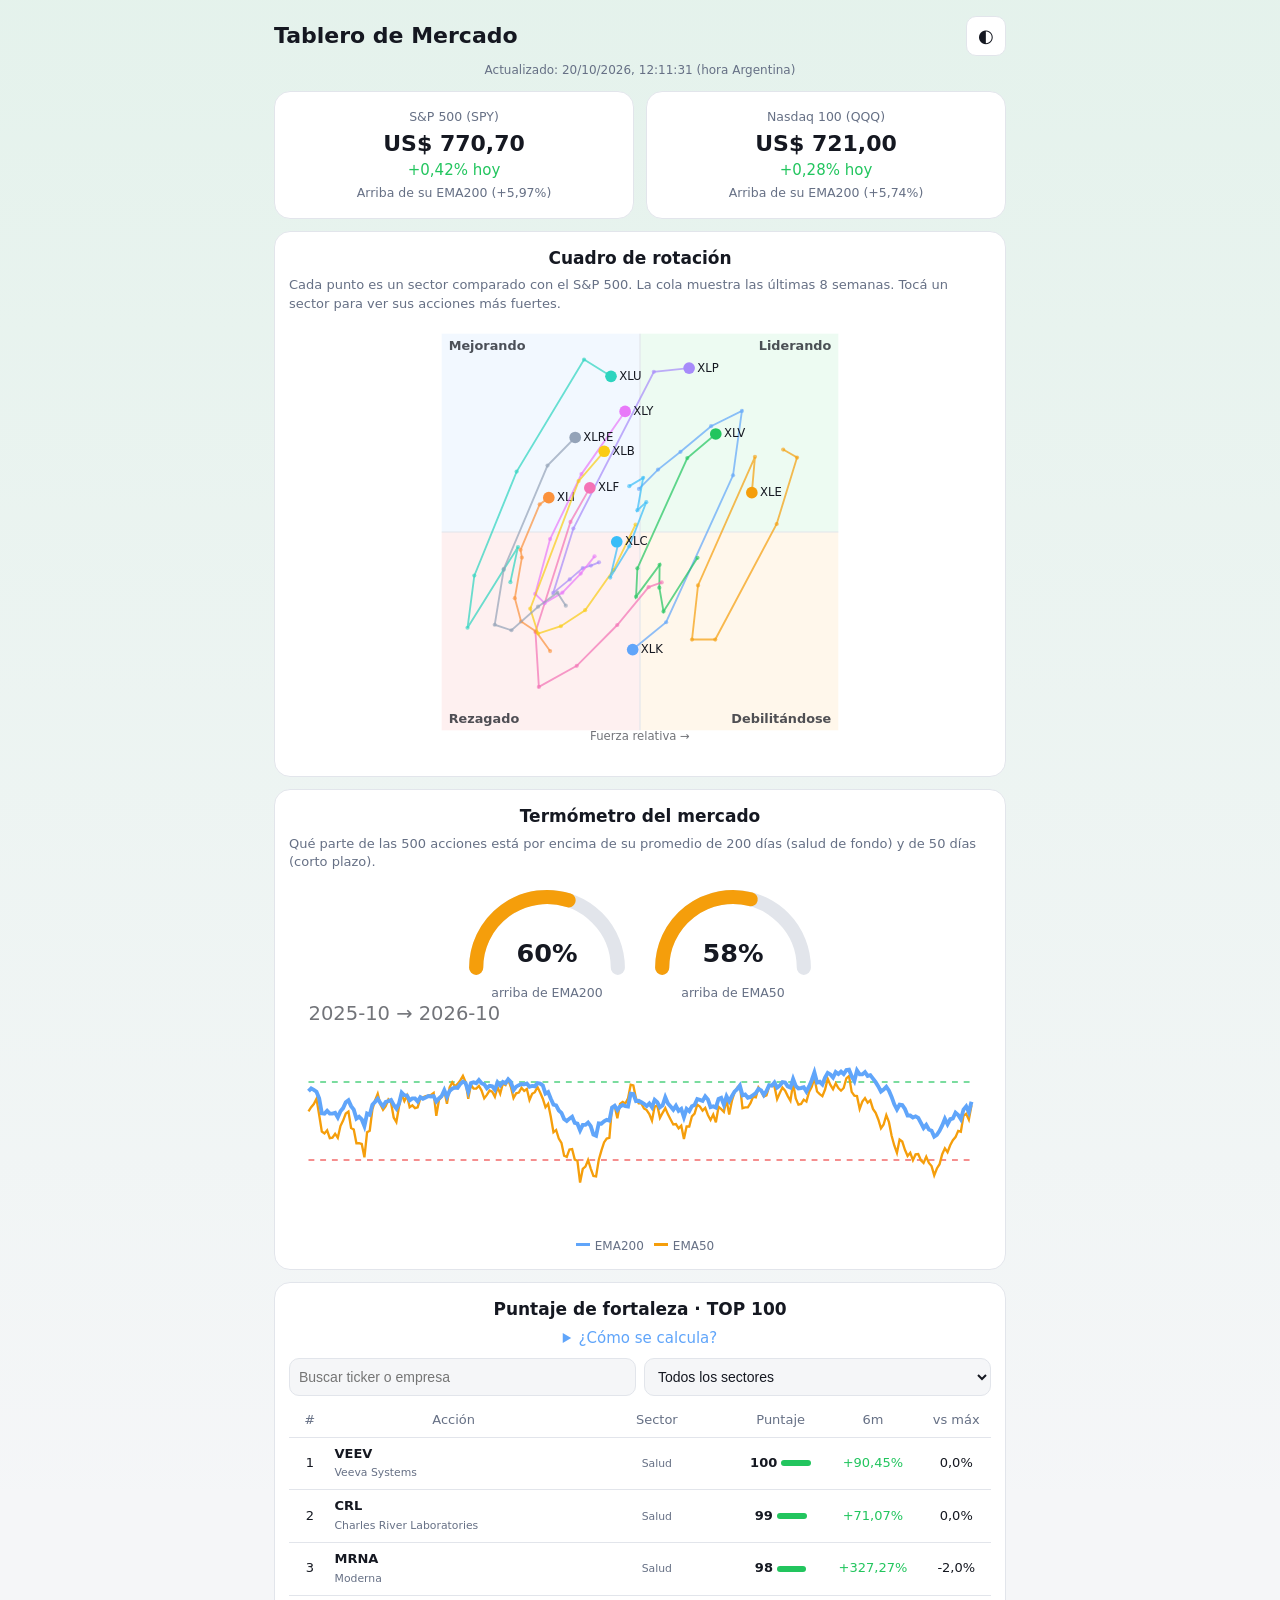
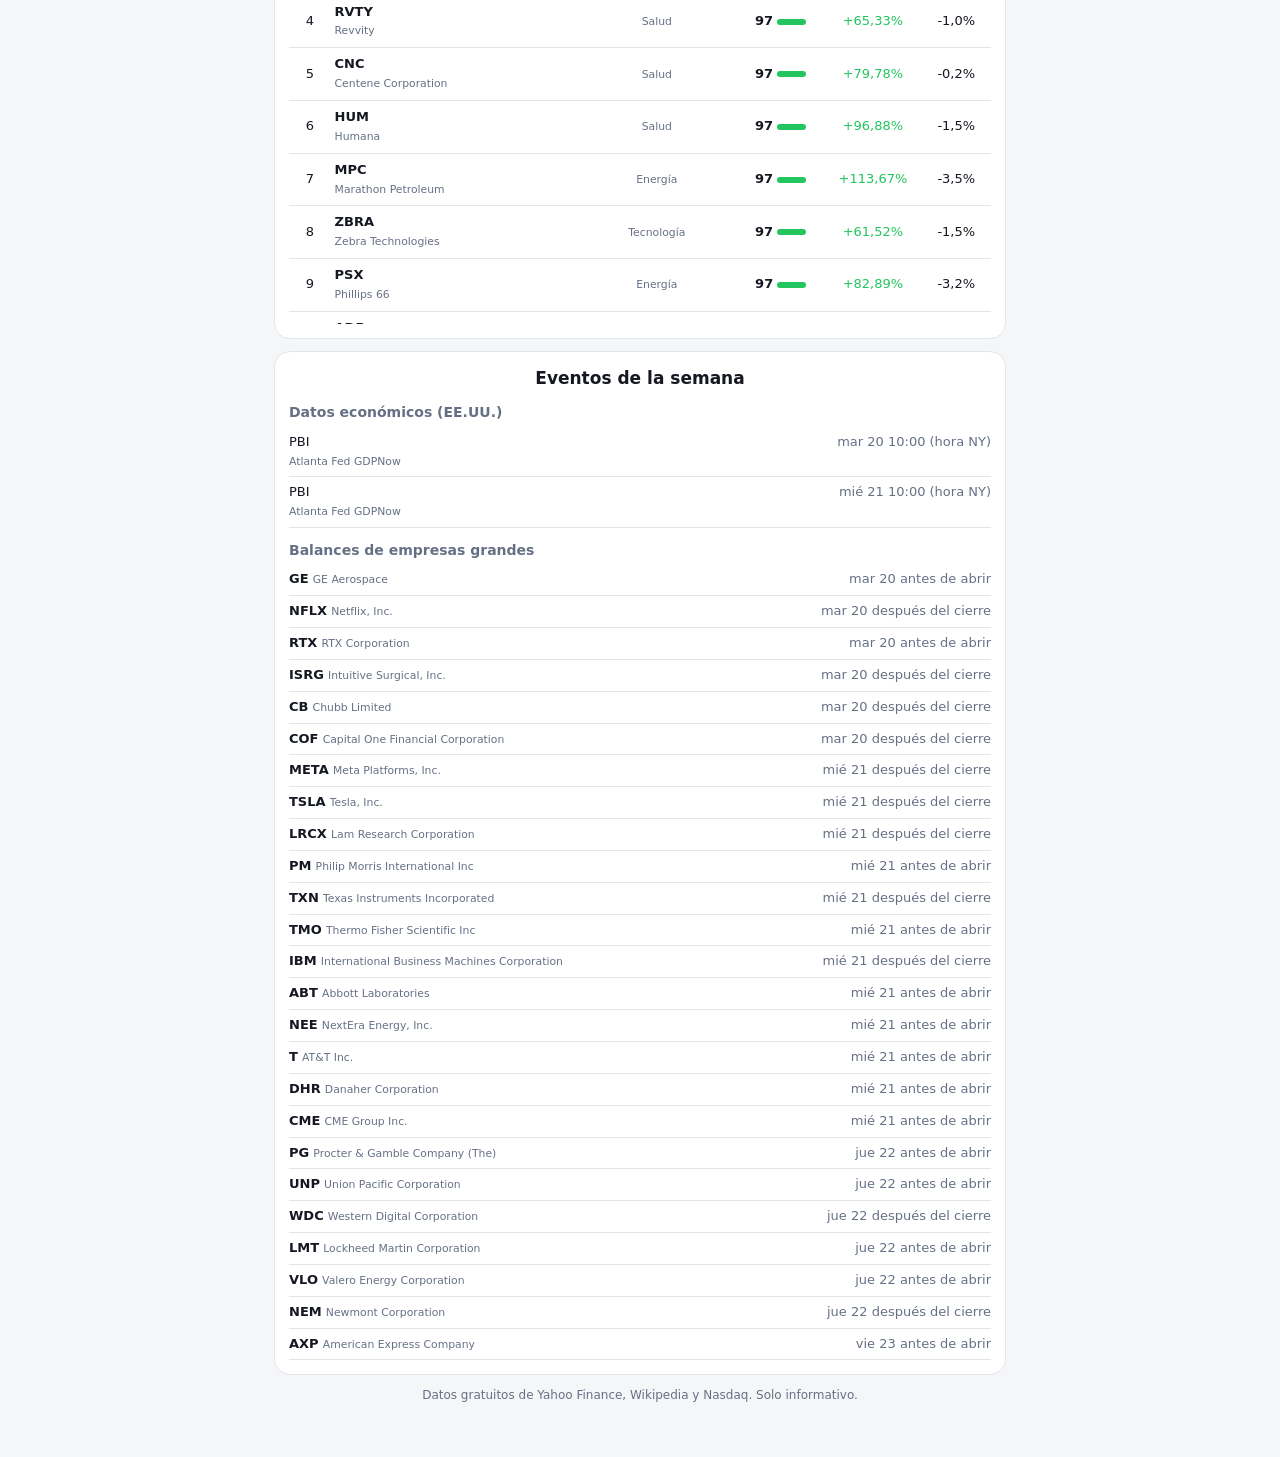
==== site/index.html @ 8374c34b "Tablero de Mercado" ====
<!doctype html><html lang="es"><head><meta charset="utf-8"><meta name="viewport" content="width=device-width,initial-scale=1">
<title>Tablero de Mercado</title><link rel="stylesheet" href="style.css"></head>
<body><div id="lluvia" aria-hidden="true"></div>
<main class="app">
<header class="top"><h1>Tablero de Mercado</h1><button id="tema" aria-label="Cambiar tema">◐</button></header>
<p class="sub" id="act">Cargando…</p>
<section class="grid2" id="cab"></section>
<section class="card"><h2>Cuadro de rotación</h2><p class="help">Cada punto es un sector comparado con el S&amp;P 500. La cola muestra las últimas 8 semanas. Tocá un sector para ver sus acciones más fuertes.</p>
<div class="rrgwrap"><svg id="rrg" viewBox="0 0 360 360"></svg></div><div id="lider"></div></section>
<section class="card"><h2>Termómetro del mercado</h2><p class="help">Qué parte de las 500 acciones está por encima de su promedio de 200 días (salud de fondo) y de 50 días (corto plazo).</p>
<div class="gauges"><div id="g200"></div><div id="g50"></div></div><svg id="hist" viewBox="0 0 360 120"></svg>
<div class="leg"><span class="l1">EMA200</span><span class="l2">EMA50</span></div></section>
<section class="card"><h2>Puntaje de fortaleza · TOP 100</h2>
<details><summary>¿Cómo se calcula?</summary><ul class="help">
<li><b>Tendencia (30%)</b>: precio arriba de su EMA20 (15), EMA50 (15) y EMA200 (20), más 50 si están ordenadas EMA20 &gt; EMA50 &gt; EMA200.</li>
<li><b>Impulso (25%)</b>: suba de 3 y 6 meses, comparada con el resto (percentil 0–100).</li>
<li><b>Fuerza vs S&amp;P 500 (25%)</b>: cuánto le ganó al SPY en 6 meses (60%) y 3 meses (40%), en percentil.</li>
<li><b>Cerca del máximo (20%)</b>: 100 si está en su máximo de 52 semanas, baja 4 puntos por cada 1% de distancia (0 a −25% o peor).</li>
</ul><p class="help">Mide fuerza, no si está barata. No es recomendación de compra.</p></details>
<div class="filtros"><input id="q" placeholder="Buscar ticker o empresa" autocomplete="off"><select id="fs"><option value="">Todos los sectores</option></select></div>
<div class="tabla"><table><thead><tr><th>#</th><th>Acción</th><th>Sector</th><th>Puntaje</th><th>6m</th><th>vs máx</th></tr></thead><tbody id="tb"></tbody></table></div></section>
<section class="card"><h2>Eventos de la semana</h2><h3>Datos económicos (EE.UU.)</h3><ul id="mac" class="ev"></ul><h3>Balances de empresas grandes</h3><ul id="bal" class="ev"></ul></section>
<p class="sub">Datos gratuitos de Yahoo Finance, Wikipedia y Nasdaq. Solo informativo.</p>
</main><script src="app.js"></script></body></html>
---- site/style.css ----
:root{--bg:#0f1115;--card:#171a21;--bd:#2a2f3a;--tx:#e8eaf0;--mu:#8b93a7;--ok:#22c55e;--bad:#ef4444;--ac:#60a5fa;--wa:#f59e0b}
:root.claro{--bg:#f5f6f8;--card:#fff;--bd:#e2e5eb;--tx:#151821;--mu:#667085}
*{box-sizing:border-box}body{margin:0;background:var(--bg);color:var(--tx);font:15px/1.45 system-ui,-apple-system,"Segoe UI",Roboto,sans-serif;transition:background .4s,color .4s}
body.malo{background:linear-gradient(180deg,rgba(239,68,68,.16),transparent 60%),var(--bg)}body.bueno{background:linear-gradient(180deg,rgba(34,197,94,.08),transparent 50%),var(--bg)}
.app{max-width:760px;margin:0 auto;padding:16px 14px 40px;position:relative;z-index:1}
.top{display:flex;align-items:center;justify-content:space-between}h1{font-size:22px;margin:0}h2{font-size:17px;margin:0 0 6px;text-align:center}h3{font-size:14px;color:var(--mu);margin:12px 0 4px}
#tema{background:var(--card);color:var(--tx);border:1px solid var(--bd);border-radius:10px;width:40px;height:40px;font-size:18px;cursor:pointer}
.sub{color:var(--mu);font-size:12px;text-align:center;margin:6px 0 12px}.help{color:var(--mu);font-size:13px;margin:4px 0 8px}
.card{background:var(--card);border:1px solid var(--bd);border-radius:16px;padding:14px;margin:12px 0;transition:background .4s,border-color .4s}
.grid2{display:grid;grid-template-columns:1fr 1fr;gap:12px}.grid2 .card{margin:0;text-align:center}
.big{font-size:22px;font-weight:700}.up{color:var(--ok)}.dn{color:var(--bad)}
.rrgwrap{max-width:420px;margin:0 auto}svg{width:100%;height:auto;display:block}svg text{fill:var(--tx);font-size:10px}
.q{font-size:11px;font-weight:600;opacity:.75}.dot{cursor:pointer;transition:r .2s}.dot:hover{r:7}
#lider{text-align:center;min-height:20px}.chip{display:inline-block;border:1px solid var(--bd);border-radius:999px;padding:3px 10px;margin:3px;font-size:13px}
.gauges{display:flex;justify-content:center;gap:16px}.gauges>div{flex:1;max-width:170px;text-align:center}
.leg{text-align:center;font-size:12px;color:var(--mu)}.leg span:before{content:"";display:inline-block;width:14px;height:3px;margin:0 5px 3px 10px;vertical-align:middle}.l1:before{background:var(--ac)}.l2:before{background:var(--wa)}
details{margin-bottom:8px}summary{cursor:pointer;color:var(--ac);text-align:center}
.filtros{display:flex;gap:8px;margin-bottom:8px}.filtros>*{flex:1;min-width:0;background:var(--bg);color:var(--tx);border:1px solid var(--bd);border-radius:10px;padding:9px;font-size:14px}
.tabla{max-height:520px;overflow:auto}table{width:100%;border-collapse:collapse;font-size:13px}th,td{padding:7px 4px;border-bottom:1px solid var(--bd);text-align:center}td:nth-child(2){text-align:left}
th{position:sticky;top:0;background:var(--card);color:var(--mu);font-weight:500}small{color:var(--mu)}
.bar{display:inline-block;height:6px;border-radius:3px;background:var(--ok);vertical-align:middle;margin-left:4px}
.ev{list-style:none;padding:0;margin:0}.ev li{display:flex;justify-content:space-between;gap:8px;padding:6px 0;border-bottom:1px solid var(--bd);font-size:13px}.ev li span:last-child{color:var(--mu);text-align:right}
#lluvia{position:fixed;inset:0;pointer-events:none;z-index:0;opacity:0;transition:opacity 1s;background-image:repeating-linear-gradient(105deg,transparent 0 22px,rgba(160,180,220,.18) 22px 23px,transparent 23px 60px);background-size:120px 120px}
body.malo #lluvia{opacity:1;animation:llueve .6s linear infinite}@keyframes llueve{to{background-position:-30px 120px}}
@media (prefers-reduced-motion:reduce){*{transition:none!important}body.malo #lluvia{animation:none;opacity:.5}}
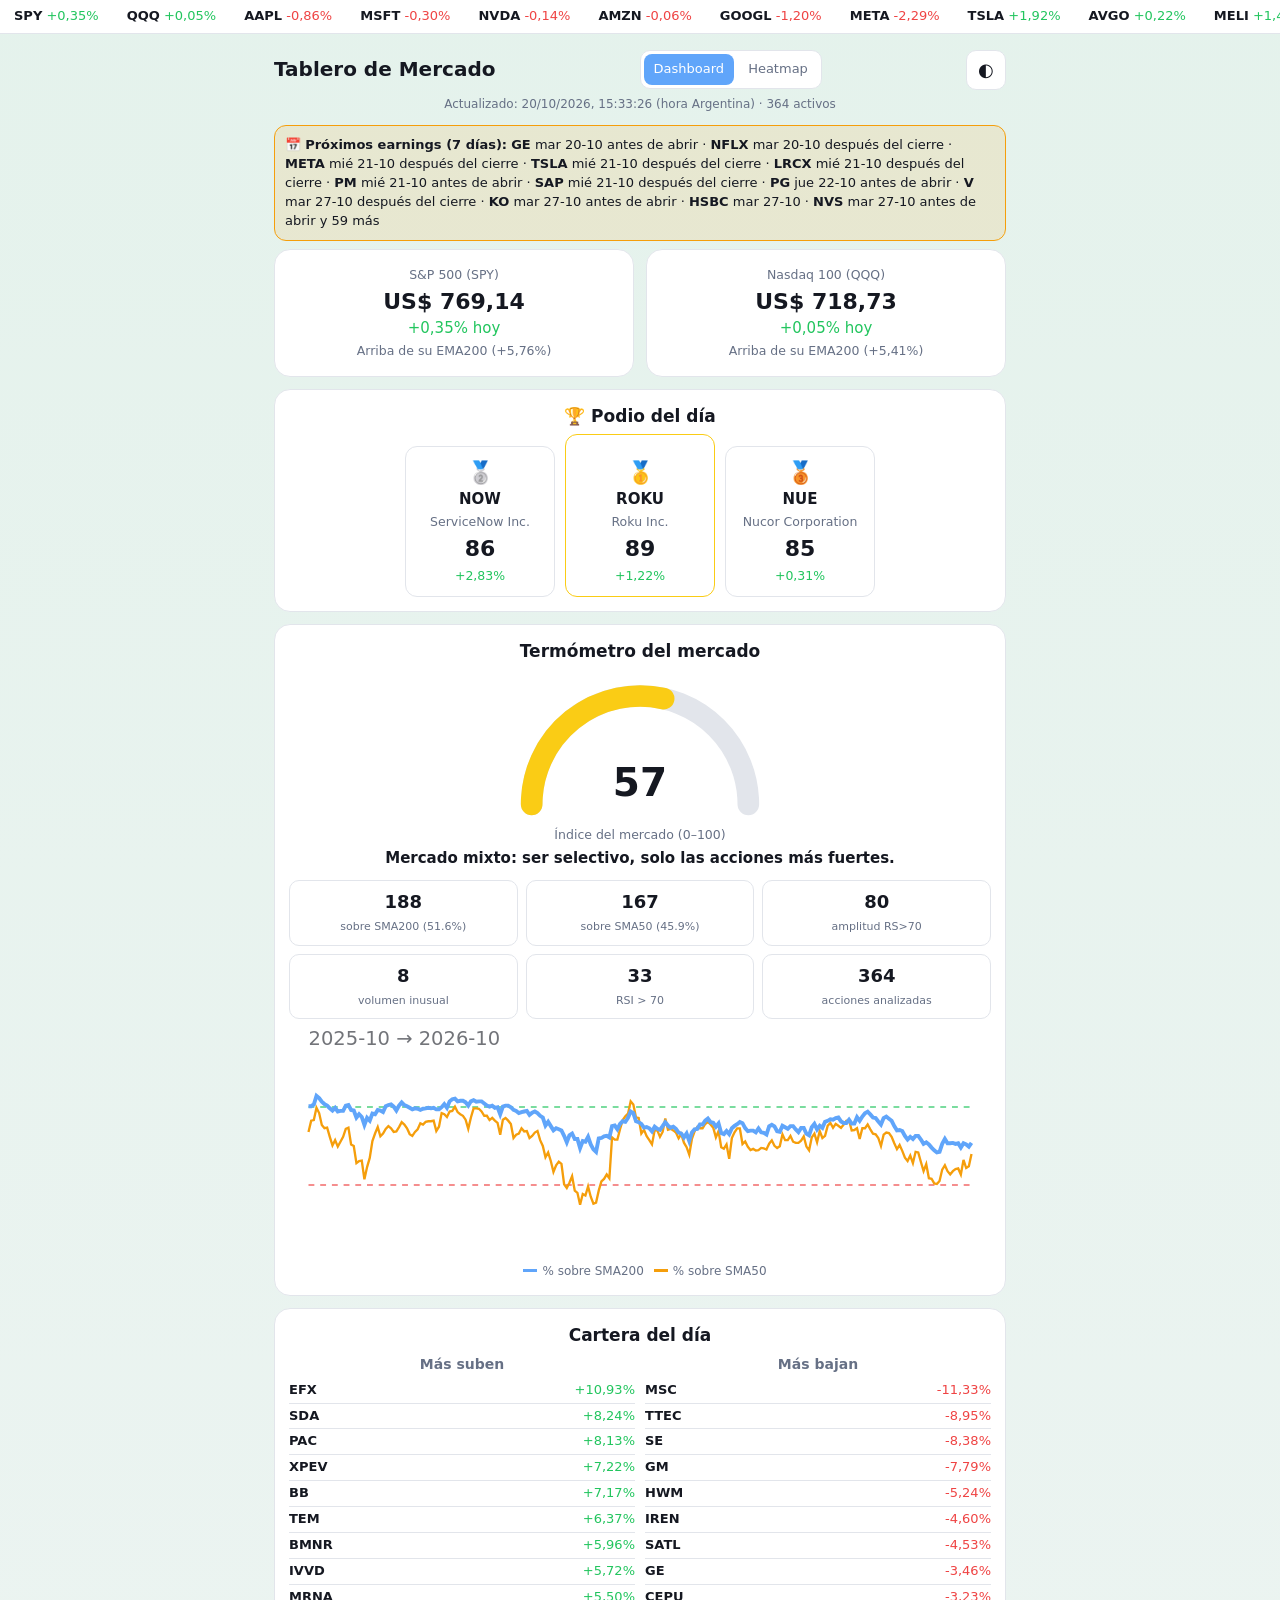
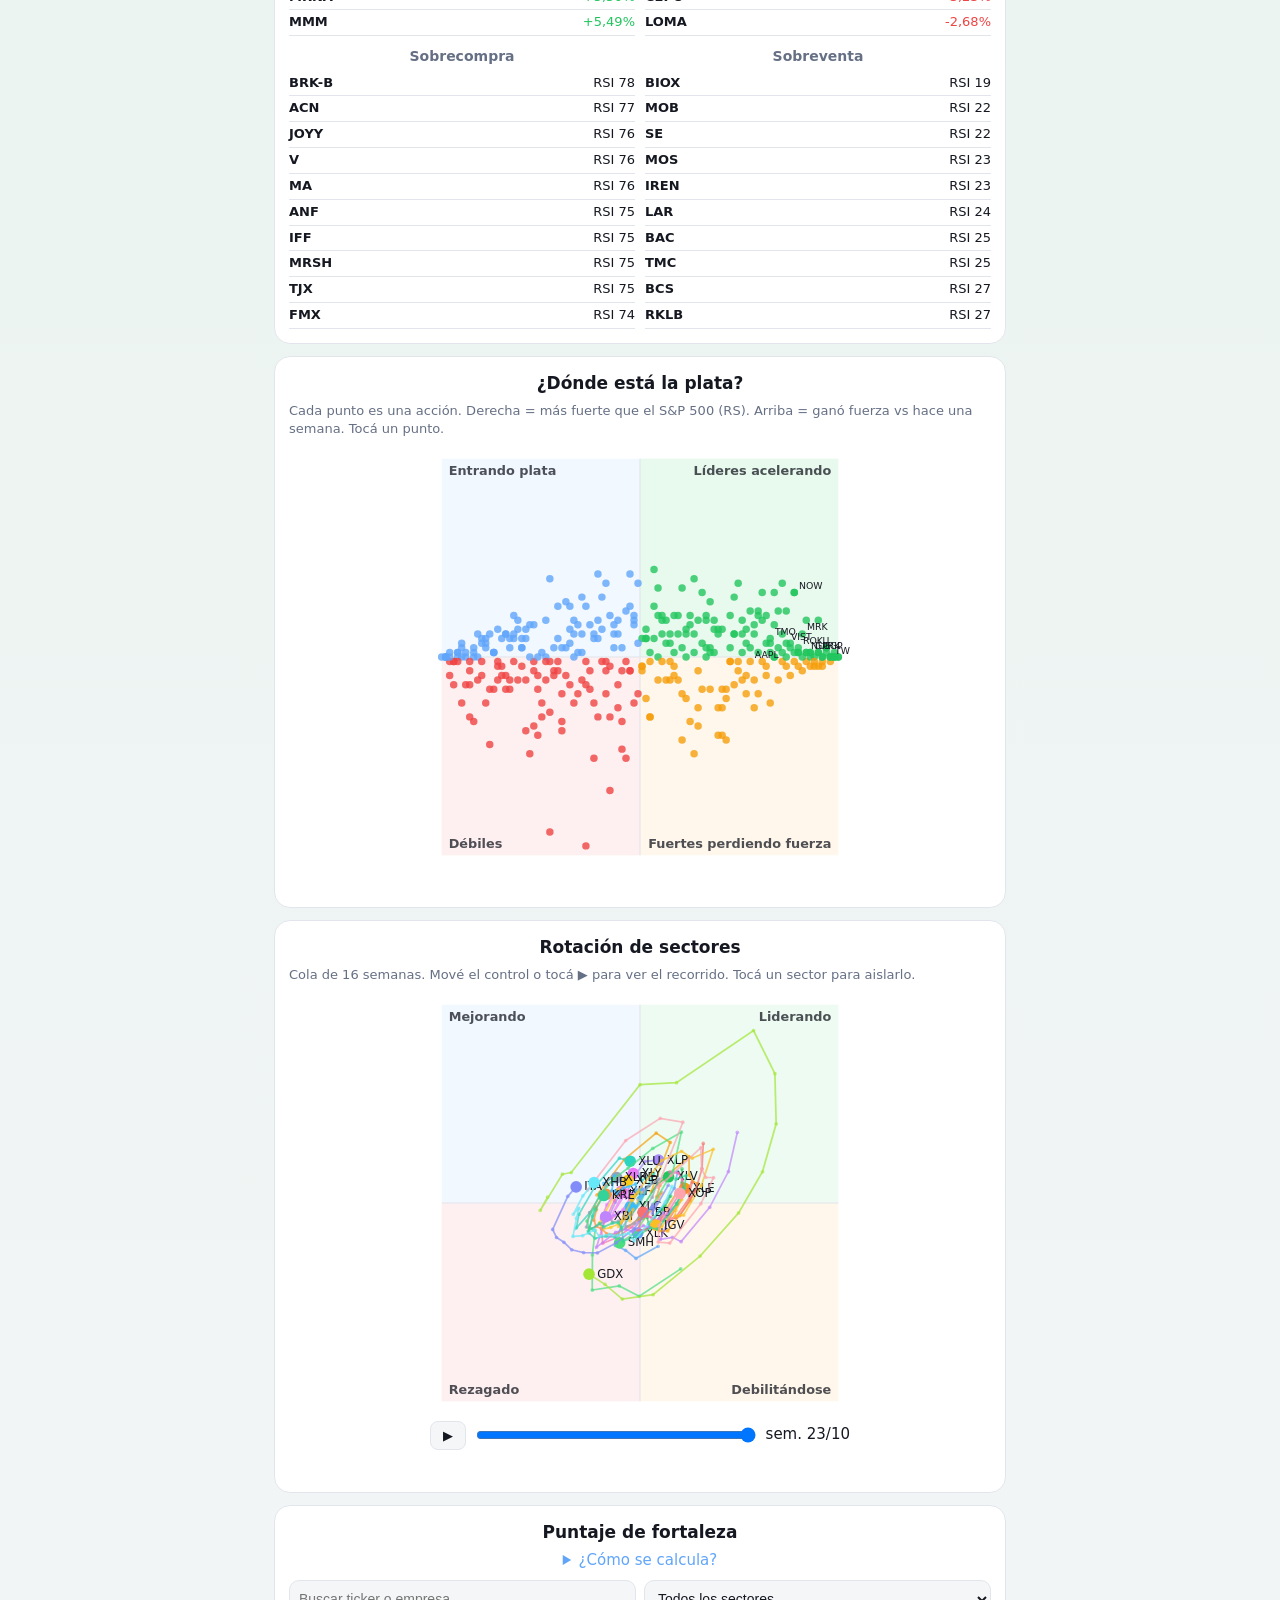
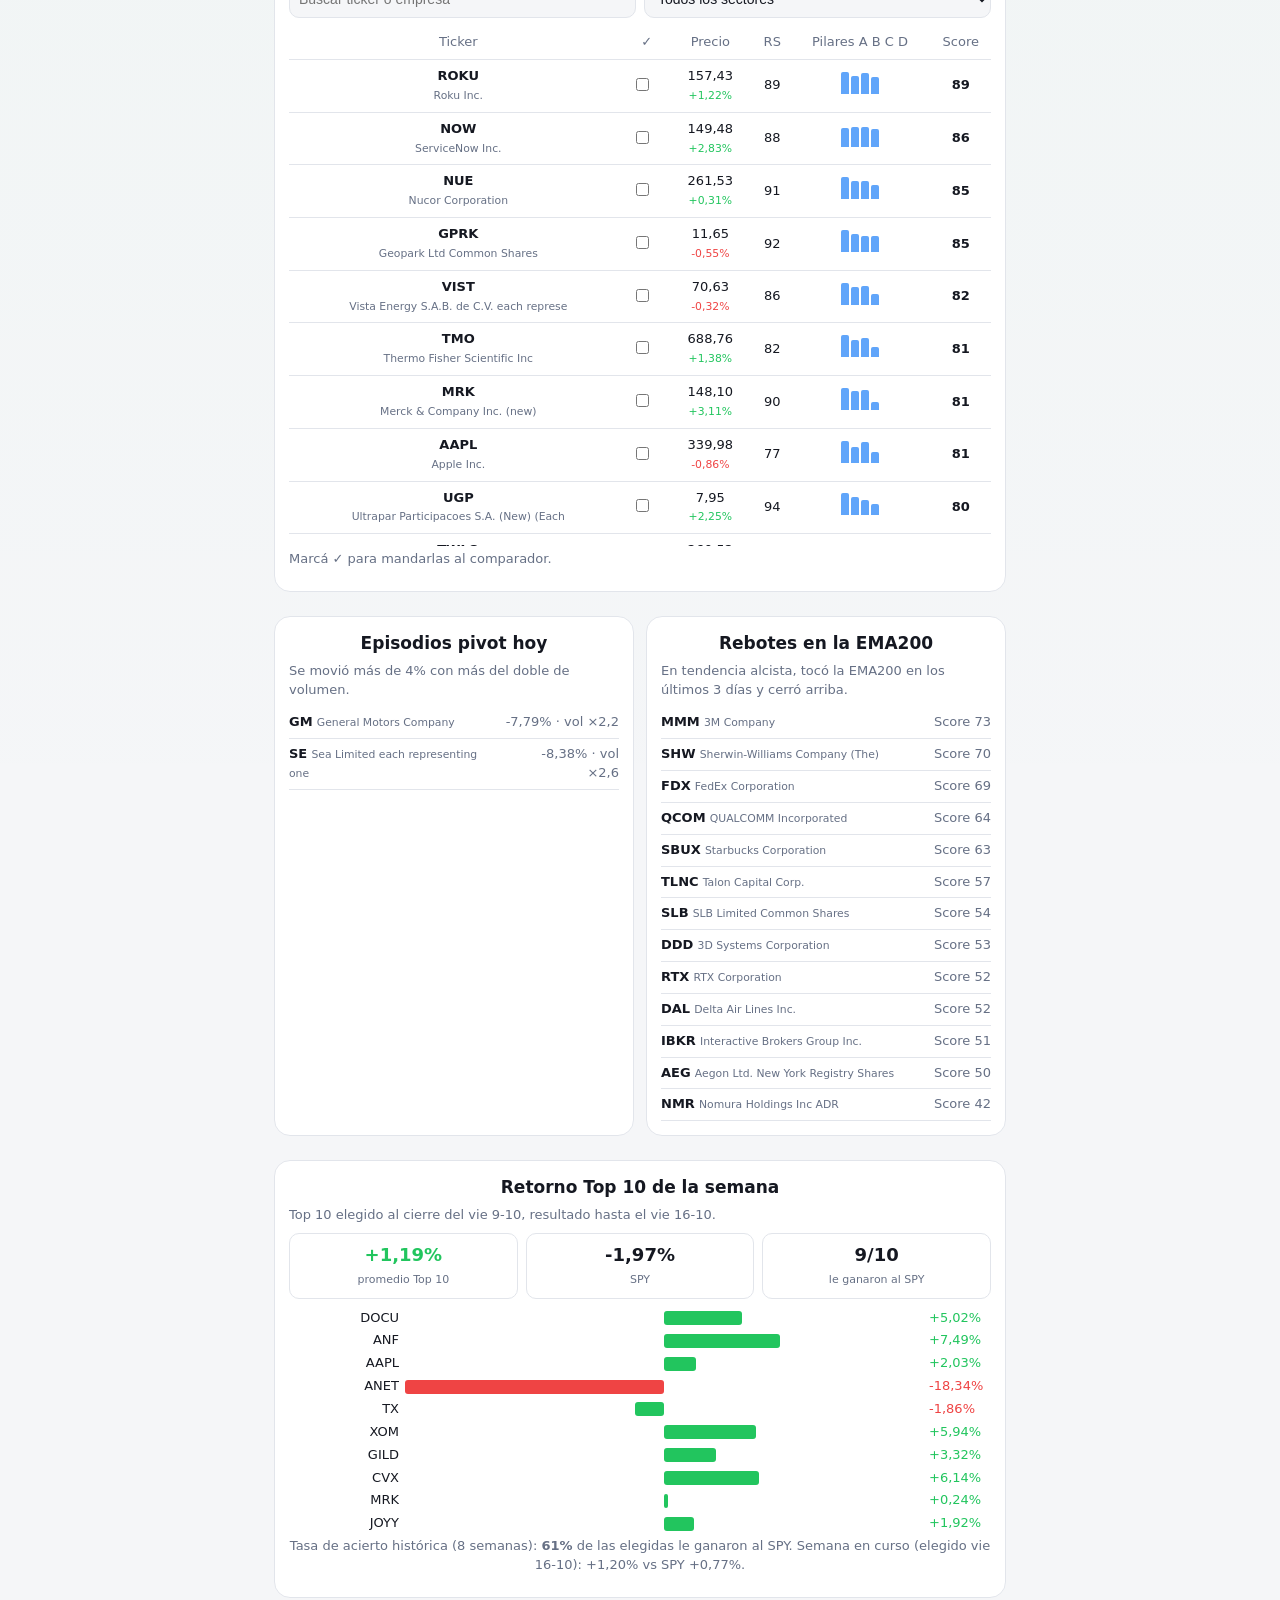
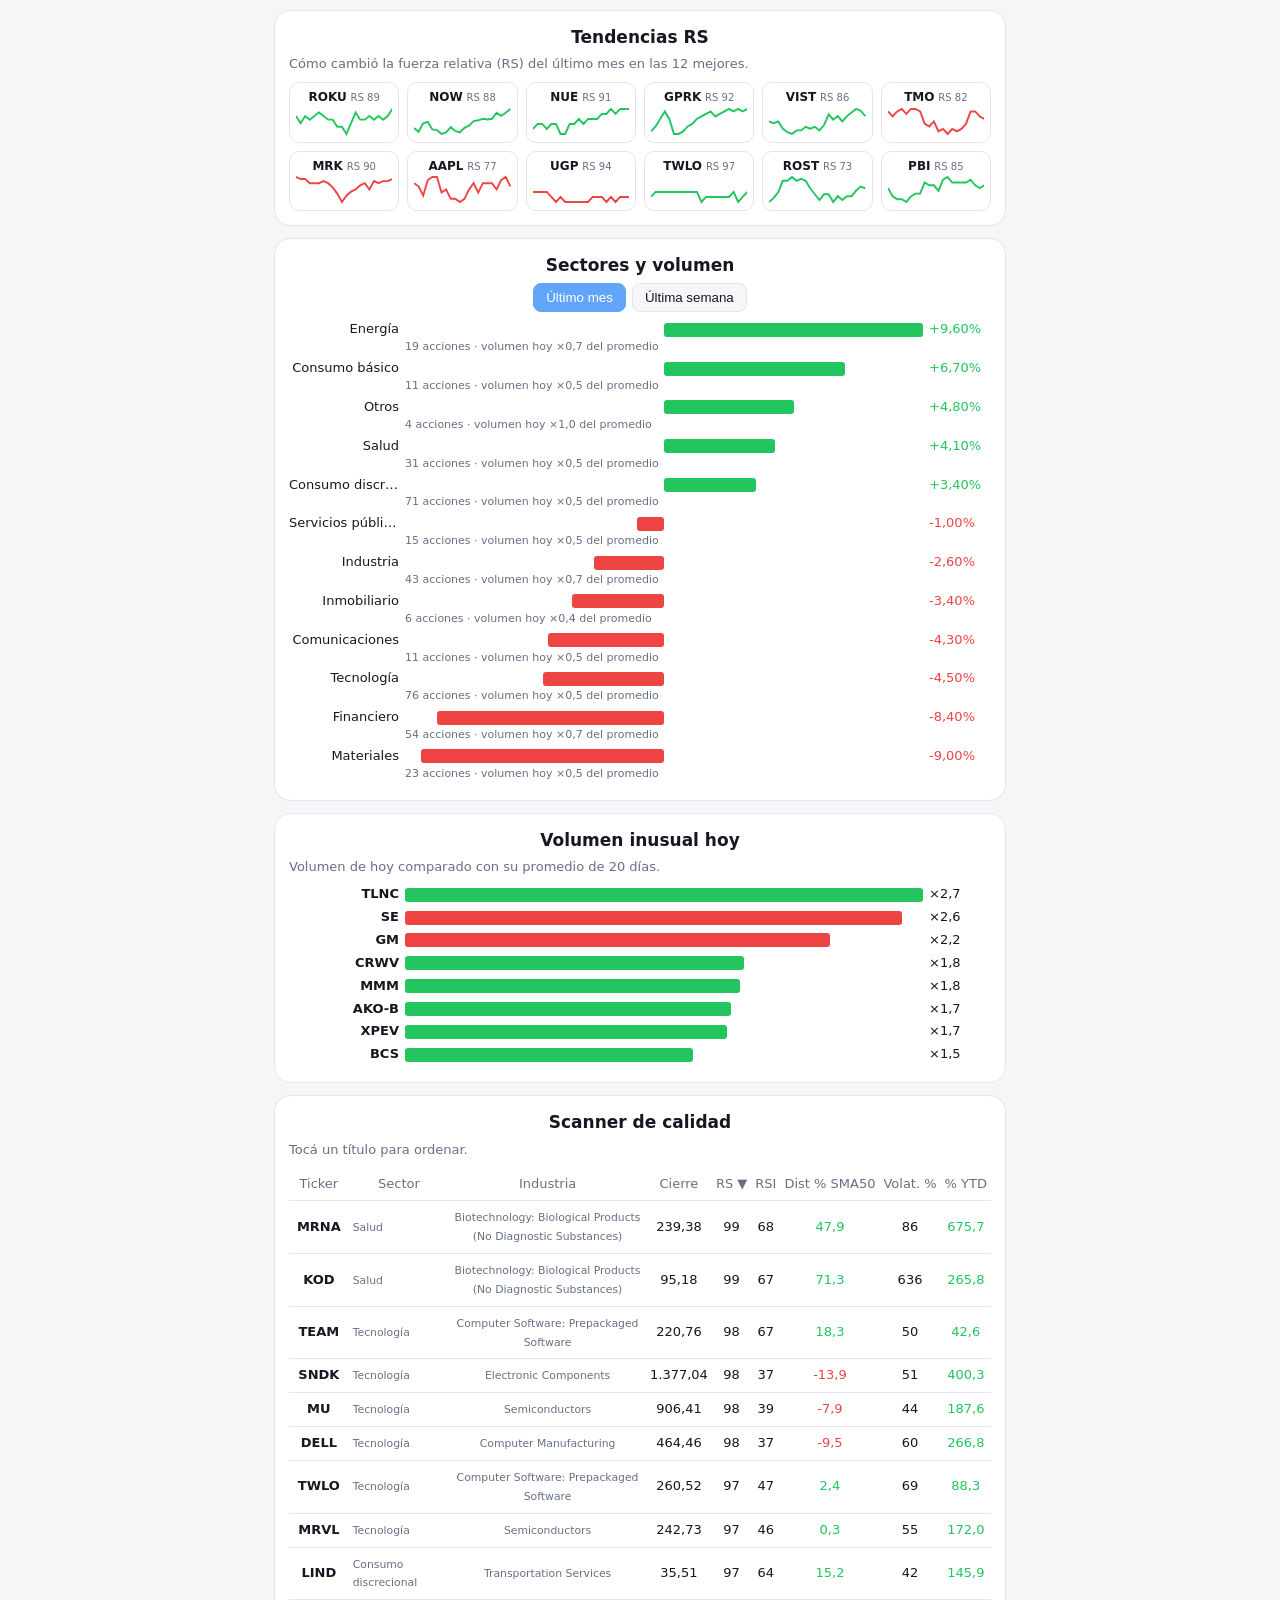
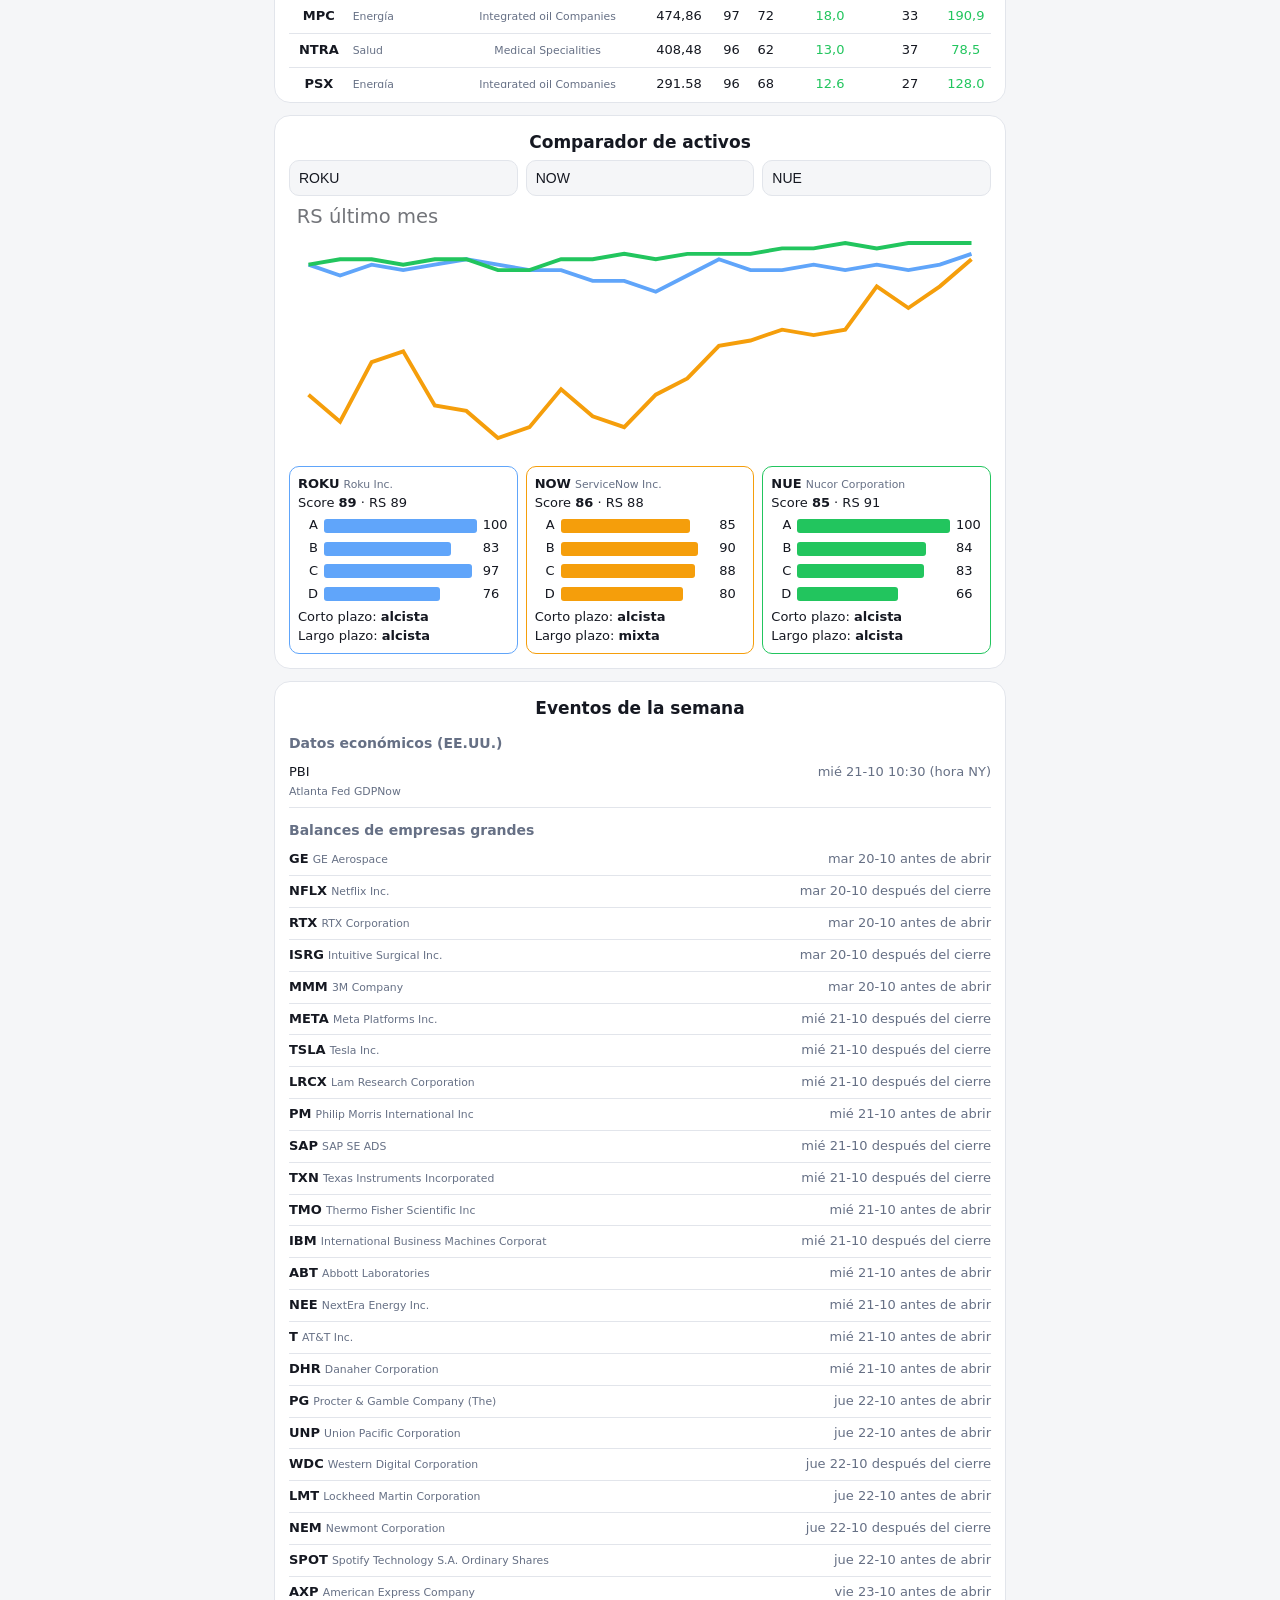
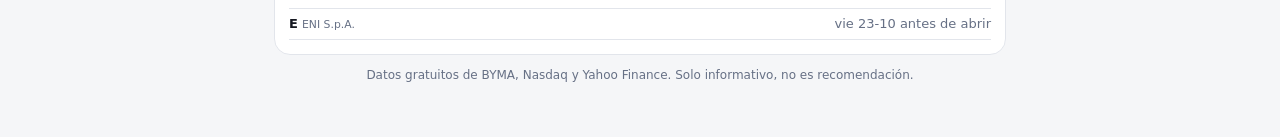
==== commit 648d9a62: "Tablero v2: universo CEDEARs+ADRs, pilares, heatmap, historial" ====
--- a/site/index.html
+++ b/site/index.html
@@ -1,24 +1,34 @@
 <!doctype html><html lang="es"><head><meta charset="utf-8"><meta name="viewport" content="width=device-width,initial-scale=1">
 <title>Tablero de Mercado</title><link rel="stylesheet" href="style.css"></head>
 <body><div id="lluvia" aria-hidden="true"></div>
+<div class="cinta"><div id="cinta"></div></div>
 <main class="app">
-<header class="top"><h1>Tablero de Mercado</h1><button id="tema" aria-label="Cambiar tema">◐</button></header>
+<header class="top"><h1>Tablero de Mercado</h1><nav class="nav"><a class="on" href="./">Dashboard</a><a href="heatmap.html">Heatmap</a></nav><button id="tema" aria-label="Cambiar tema">◐</button></header>
 <p class="sub" id="act">Cargando…</p>
+<div id="alerta"></div>
 <section class="grid2" id="cab"></section>
-<section class="card"><h2>Cuadro de rotación</h2><p class="help">Cada punto es un sector comparado con el S&amp;P 500. La cola muestra las últimas 8 semanas. Tocá un sector para ver sus acciones más fuertes.</p>
-<div class="rrgwrap"><svg id="rrg" viewBox="0 0 360 360"></svg></div><div id="lider"></div></section>
-<section class="card"><h2>Termómetro del mercado</h2><p class="help">Qué parte de las 500 acciones está por encima de su promedio de 200 días (salud de fondo) y de 50 días (corto plazo).</p>
-<div class="gauges"><div id="g200"></div><div id="g50"></div></div><svg id="hist" viewBox="0 0 360 120"></svg>
-<div class="leg"><span class="l1">EMA200</span><span class="l2">EMA50</span></div></section>
-<section class="card"><h2>Puntaje de fortaleza · TOP 100</h2>
-<details><summary>¿Cómo se calcula?</summary><ul class="help">
-<li><b>Tendencia (30%)</b>: precio arriba de su EMA20 (15), EMA50 (15) y EMA200 (20), más 50 si están ordenadas EMA20 &gt; EMA50 &gt; EMA200.</li>
-<li><b>Impulso (25%)</b>: suba de 3 y 6 meses, comparada con el resto (percentil 0–100).</li>
-<li><b>Fuerza vs S&amp;P 500 (25%)</b>: cuánto le ganó al SPY en 6 meses (60%) y 3 meses (40%), en percentil.</li>
-<li><b>Cerca del máximo (20%)</b>: 100 si está en su máximo de 52 semanas, baja 4 puntos por cada 1% de distancia (0 a −25% o peor).</li>
-</ul><p class="help">Mide fuerza, no si está barata. No es recomendación de compra.</p></details>
+<section class="card"><h2>🏆 Podio del día</h2><div id="podio" class="podio"></div></section>
+<section class="card"><h2>Termómetro del mercado</h2><div id="tgauge" class="tg"></div><p id="consejo" class="consejo"></p>
+<div class="kpis" id="kpis"></div><svg id="hist" viewBox="0 0 360 120"></svg><div class="leg"><span class="l1">% sobre SMA200</span><span class="l2">% sobre SMA50</span></div></section>
+<section class="card"><h2>Cartera del día</h2><div class="grid4" id="cartera"></div></section>
+<section class="card"><h2>¿Dónde está la plata?</h2><p class="help">Cada punto es una acción. Derecha = más fuerte que el S&amp;P 500 (RS). Arriba = ganó fuerza vs hace una semana. Tocá un punto.</p>
+<div class="rrgwrap"><svg id="plata" viewBox="0 0 360 360"></svg></div><div id="tip" class="tip"></div></section>
+<section class="card"><h2>Rotación de sectores</h2><p class="help">Cola de 16 semanas. Mové el control o tocá ▶ para ver el recorrido. Tocá un sector para aislarlo.</p>
+<div class="rrgwrap"><svg id="rrg" viewBox="0 0 360 360"></svg></div>
+<div class="play"><button id="pl">▶</button><input type="range" id="sl"><span id="slf"></span></div><div id="lider"></div></section>
+<section class="card"><h2>Puntaje de fortaleza</h2>
+<details><summary>¿Cómo se calcula?</summary><div class="help" id="formula"></div></details>
 <div class="filtros"><input id="q" placeholder="Buscar ticker o empresa" autocomplete="off"><select id="fs"><option value="">Todos los sectores</option></select></div>
-<div class="tabla"><table><thead><tr><th>#</th><th>Acción</th><th>Sector</th><th>Puntaje</th><th>6m</th><th>vs máx</th></tr></thead><tbody id="tb"></tbody></table></div></section>
+<div class="tabla"><table><thead><tr><th>Ticker</th><th>✓</th><th>Precio</th><th>RS</th><th title="Pilares A Tendencia · B Fuerza · C Contracción · D Setup">Pilares A B C D</th><th>Score</th></tr></thead><tbody id="tb"></tbody></table></div>
+<p class="help">Marcá ✓ para mandarlas al comparador.</p></section>
+<section class="grid2b"><div class="card"><h2>Episodios pivot hoy</h2><p class="help">Se movió más de 4% con más del doble de volumen.</p><div id="piv"></div></div>
+<div class="card"><h2>Rebotes en la EMA200</h2><p class="help">En tendencia alcista, tocó la EMA200 en los últimos 3 días y cerró arriba.</p><div id="reb"></div></div></section>
+<section class="card"><h2>Retorno Top 10 de la semana</h2><div id="top10"></div></section>
+<section class="card"><h2>Tendencias RS</h2><p class="help">Cómo cambió la fuerza relativa (RS) del último mes en las 12 mejores.</p><div id="spark" class="spark"></div></section>
+<section class="card"><h2>Sectores y volumen</h2><div class="seg"><button data-k="mes" class="on">Último mes</button><button data-k="semana">Última semana</button></div><div id="secs"></div></section>
+<section class="card"><h2>Volumen inusual hoy</h2><p class="help">Volumen de hoy comparado con su promedio de 20 días.</p><div id="vol"></div></section>
+<section class="card"><h2>Scanner de calidad</h2><p class="help">Tocá un título para ordenar.</p><div class="tabla"><table id="scan"><thead><tr></tr></thead><tbody></tbody></table></div></section>
+<section class="card"><h2>Comparador de activos</h2><div class="filtros"><input id="c1" list="dl" placeholder="Ticker 1"><input id="c2" list="dl" placeholder="Ticker 2"><input id="c3" list="dl" placeholder="Ticker 3"></div><datalist id="dl"></datalist><div id="comp"></div></section>
 <section class="card"><h2>Eventos de la semana</h2><h3>Datos económicos (EE.UU.)</h3><ul id="mac" class="ev"></ul><h3>Balances de empresas grandes</h3><ul id="bal" class="ev"></ul></section>
-<p class="sub">Datos gratuitos de Yahoo Finance, Wikipedia y Nasdaq. Solo informativo.</p>
-</main><script src="app.js"></script></body></html>
+<p class="sub">Datos gratuitos de BYMA, Nasdaq y Yahoo Finance. Solo informativo, no es recomendación.</p>
+</main><script src="comun.js"></script><script src="app.js"></script></body></html>
--- a/site/style.css
+++ b/site/style.css
@@ -23,3 +23,24 @@
 #lluvia{position:fixed;inset:0;pointer-events:none;z-index:0;opacity:0;transition:opacity 1s;background-image:repeating-linear-gradient(105deg,transparent 0 22px,rgba(160,180,220,.18) 22px 23px,transparent 23px 60px);background-size:120px 120px}
 body.malo #lluvia{opacity:1;animation:llueve .6s linear infinite}@keyframes llueve{to{background-position:-30px 120px}}
 @media (prefers-reduced-motion:reduce){*{transition:none!important}body.malo #lluvia{animation:none;opacity:.5}}
+.cinta{overflow:hidden;white-space:nowrap;border-bottom:1px solid var(--bd);background:var(--card);font-size:13px;position:relative;z-index:2}
+.cinta>div{display:inline-block;padding:7px 0;animation:cinta 60s linear infinite}.cinta span{margin:0 14px}.cinta i{font-style:normal}
+@keyframes cinta{to{transform:translateX(-50%)}}
+.nav{display:flex;gap:4px;background:var(--card);border:1px solid var(--bd);border-radius:10px;padding:3px}.nav a{color:var(--mu);text-decoration:none;padding:6px 10px;border-radius:8px;font-size:13px}.nav a.on{background:var(--ac);color:#fff}
+.alerta{background:rgba(245,158,11,.12);border:1px solid var(--wa);border-radius:12px;padding:10px;font-size:13px;margin:8px 0}
+.podio{display:flex;justify-content:center;align-items:flex-end;gap:10px}.podio>div{flex:1;max-width:150px;text-align:center;border:1px solid var(--bd);border-radius:12px;padding:10px 4px}.podio>.p1{padding-top:22px;border-color:#facc15}
+.tg{max-width:260px;margin:0 auto}.consejo{text-align:center;font-weight:600;margin:4px 0 10px}
+.kpis{display:grid;grid-template-columns:repeat(3,1fr);gap:8px;margin-bottom:10px}.kpis div{border:1px solid var(--bd);border-radius:10px;padding:8px 4px;text-align:center}.kpis b{display:block;font-size:18px}.kpis small{font-size:11px}
+.grid4{display:grid;grid-template-columns:1fr 1fr;gap:10px}.grid4 h3{margin:0 0 4px;text-align:center}.grid4 li{display:flex;justify-content:space-between;font-size:13px;padding:3px 0;border-bottom:1px solid var(--bd)}.grid4 ul{list-style:none;margin:0;padding:0}
+.grid2b{display:grid;grid-template-columns:1fr;gap:0}@media(min-width:640px){.grid2b{grid-template-columns:1fr 1fr;gap:12px}}
+.tip{text-align:center;font-size:13px;min-height:20px;margin-top:6px}
+.play{display:flex;align-items:center;gap:8px;max-width:420px;margin:8px auto}.play input{flex:1}.play button,.seg button{background:var(--bg);color:var(--tx);border:1px solid var(--bd);border-radius:8px;padding:6px 12px;cursor:pointer}
+.seg{display:flex;justify-content:center;gap:6px;margin-bottom:8px}.seg button.on{background:var(--ac);color:#fff;border-color:var(--ac)}
+.pil{display:inline-flex;gap:2px;align-items:flex-end;height:22px}.pil i{width:8px;border-radius:2px 2px 0 0;background:var(--ac);display:block}
+.hb{display:flex;align-items:center;gap:6px;font-size:13px;margin:4px 0}.hb span:first-child{width:110px;flex:none;text-align:right;overflow:hidden;text-overflow:ellipsis;white-space:nowrap}.hb .tr{flex:1;position:relative;height:14px}.hb .tr i{position:absolute;top:0;height:14px;border-radius:3px}.hb span:last-child{width:62px;flex:none}
+.chips{text-align:center}.spark{display:grid;grid-template-columns:repeat(auto-fill,minmax(110px,1fr));gap:8px}.spark div{border:1px solid var(--bd);border-radius:10px;padding:6px;text-align:center;font-size:12px}
+#scan th{cursor:pointer;white-space:nowrap}.wide{max-width:1200px}.heat{position:relative;width:100%}
+.hs{position:absolute;border:1px solid var(--bd);font-size:11px;overflow:hidden;padding:1px 4px;color:var(--mu)}.hc{position:absolute;display:flex;align-items:center;justify-content:center;text-align:center;font-size:10px;color:#fff;overflow:hidden;cursor:pointer;border-radius:2px}
+.cmp{display:grid;grid-template-columns:repeat(auto-fit,minmax(150px,1fr));gap:8px;margin-top:8px}.cmp>div{border:1px solid var(--bd);border-radius:10px;padding:8px;font-size:13px}
+@media (prefers-reduced-motion:reduce){.cinta>div{animation:none}}
+.top{flex-wrap:wrap;gap:8px}.top h1{font-size:20px}.app{overflow-x:hidden}.heat{overflow:hidden}
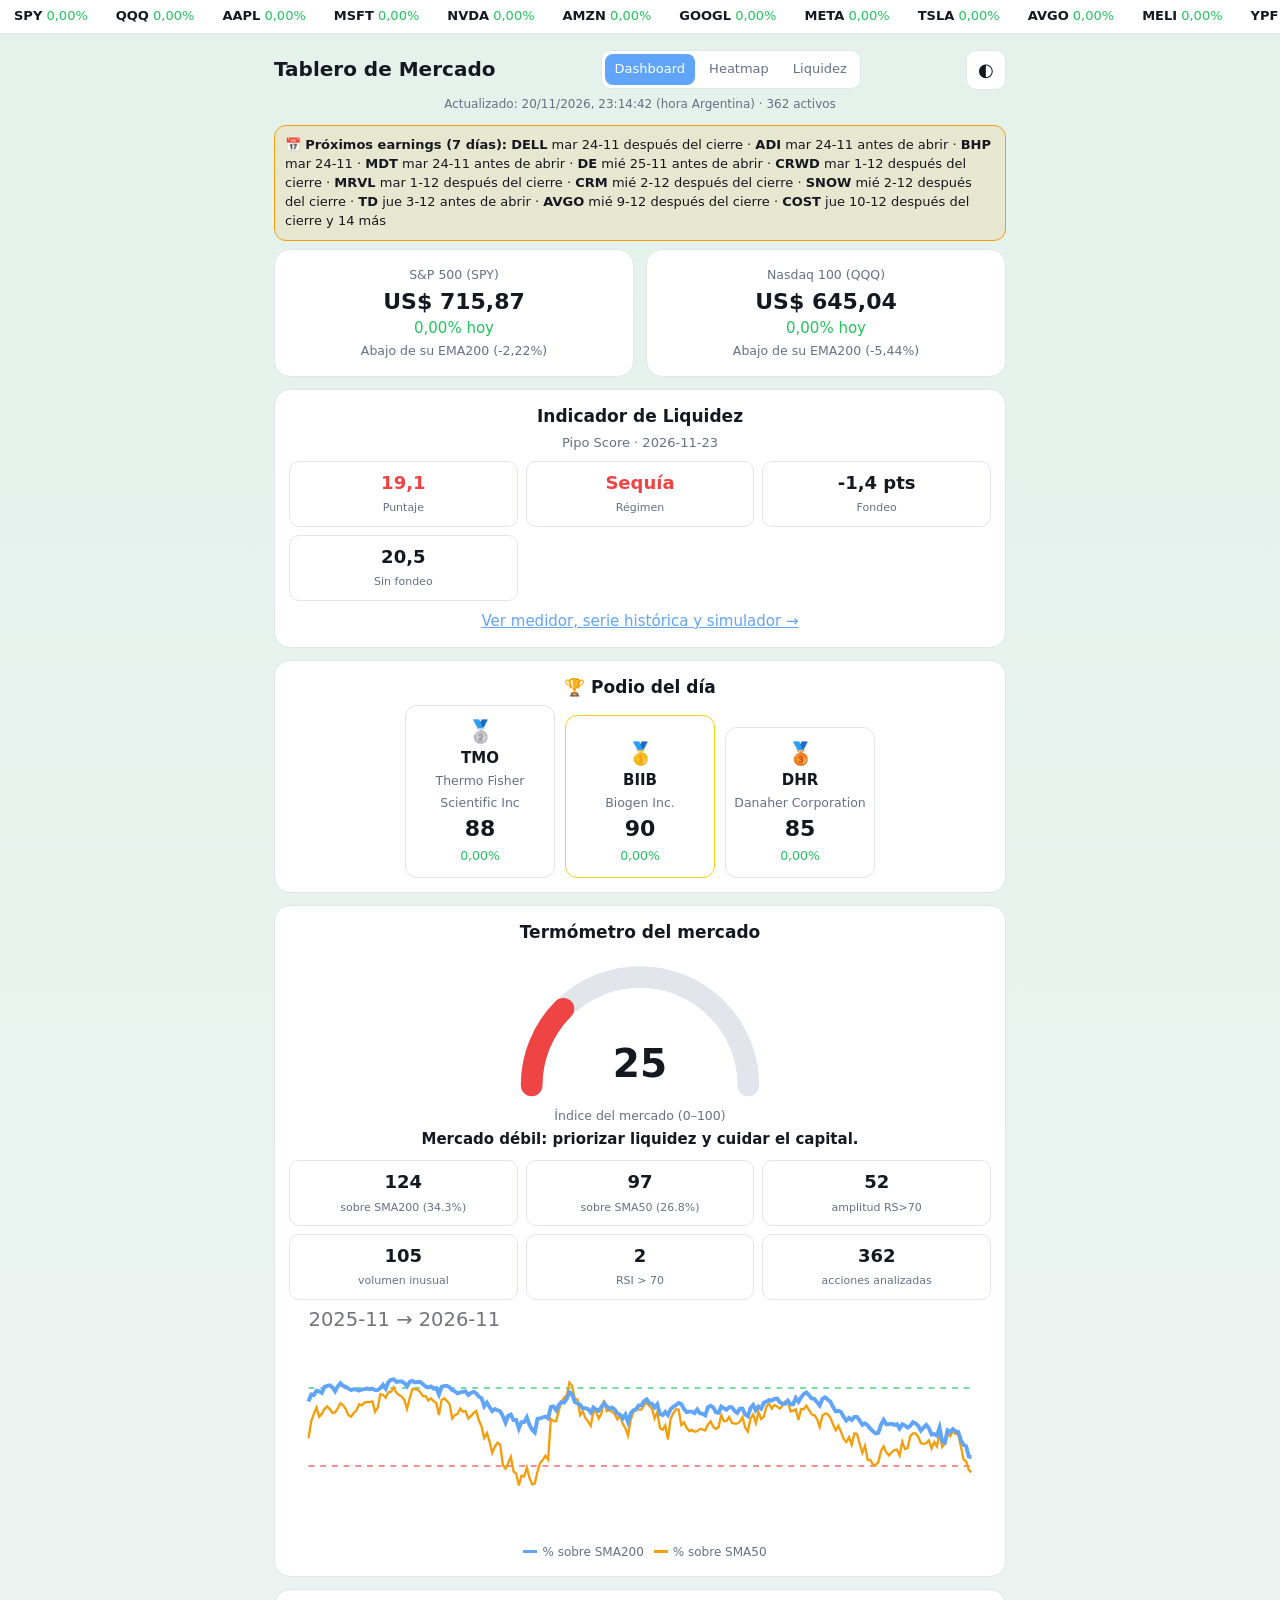
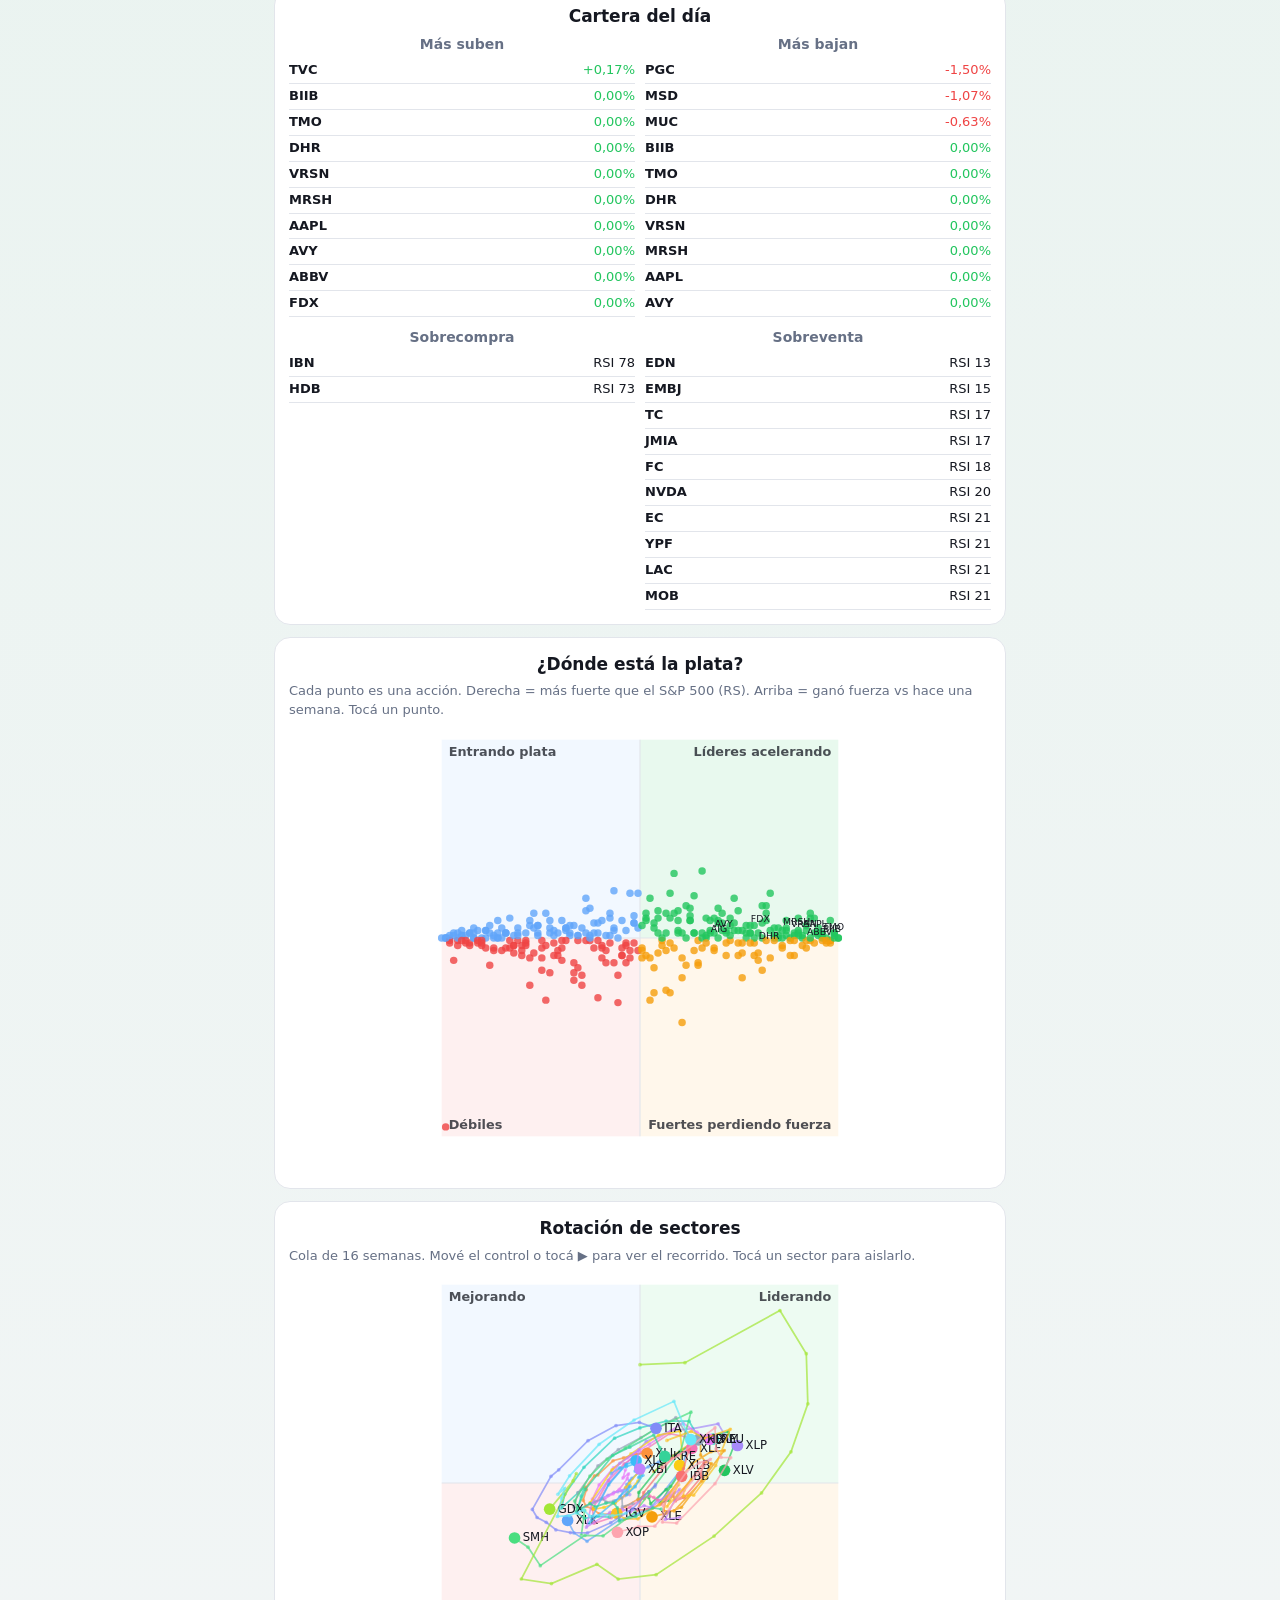
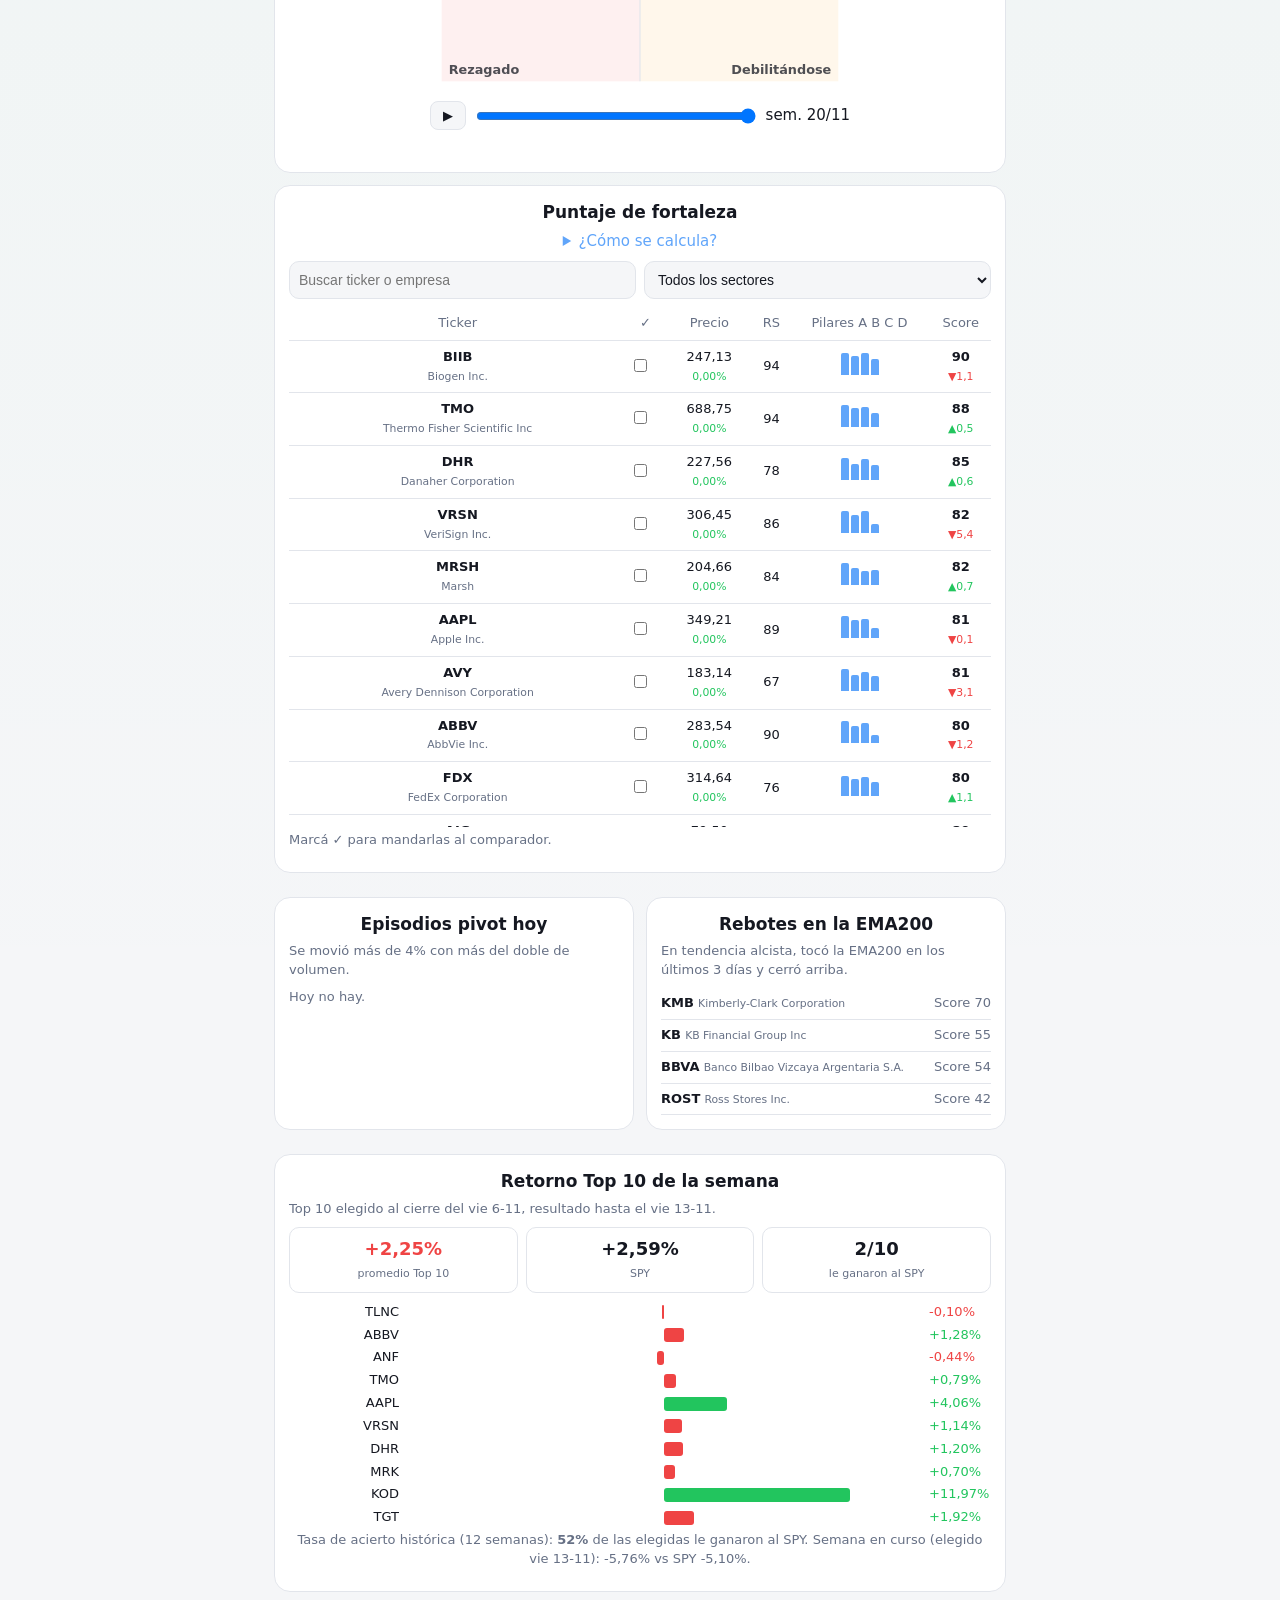
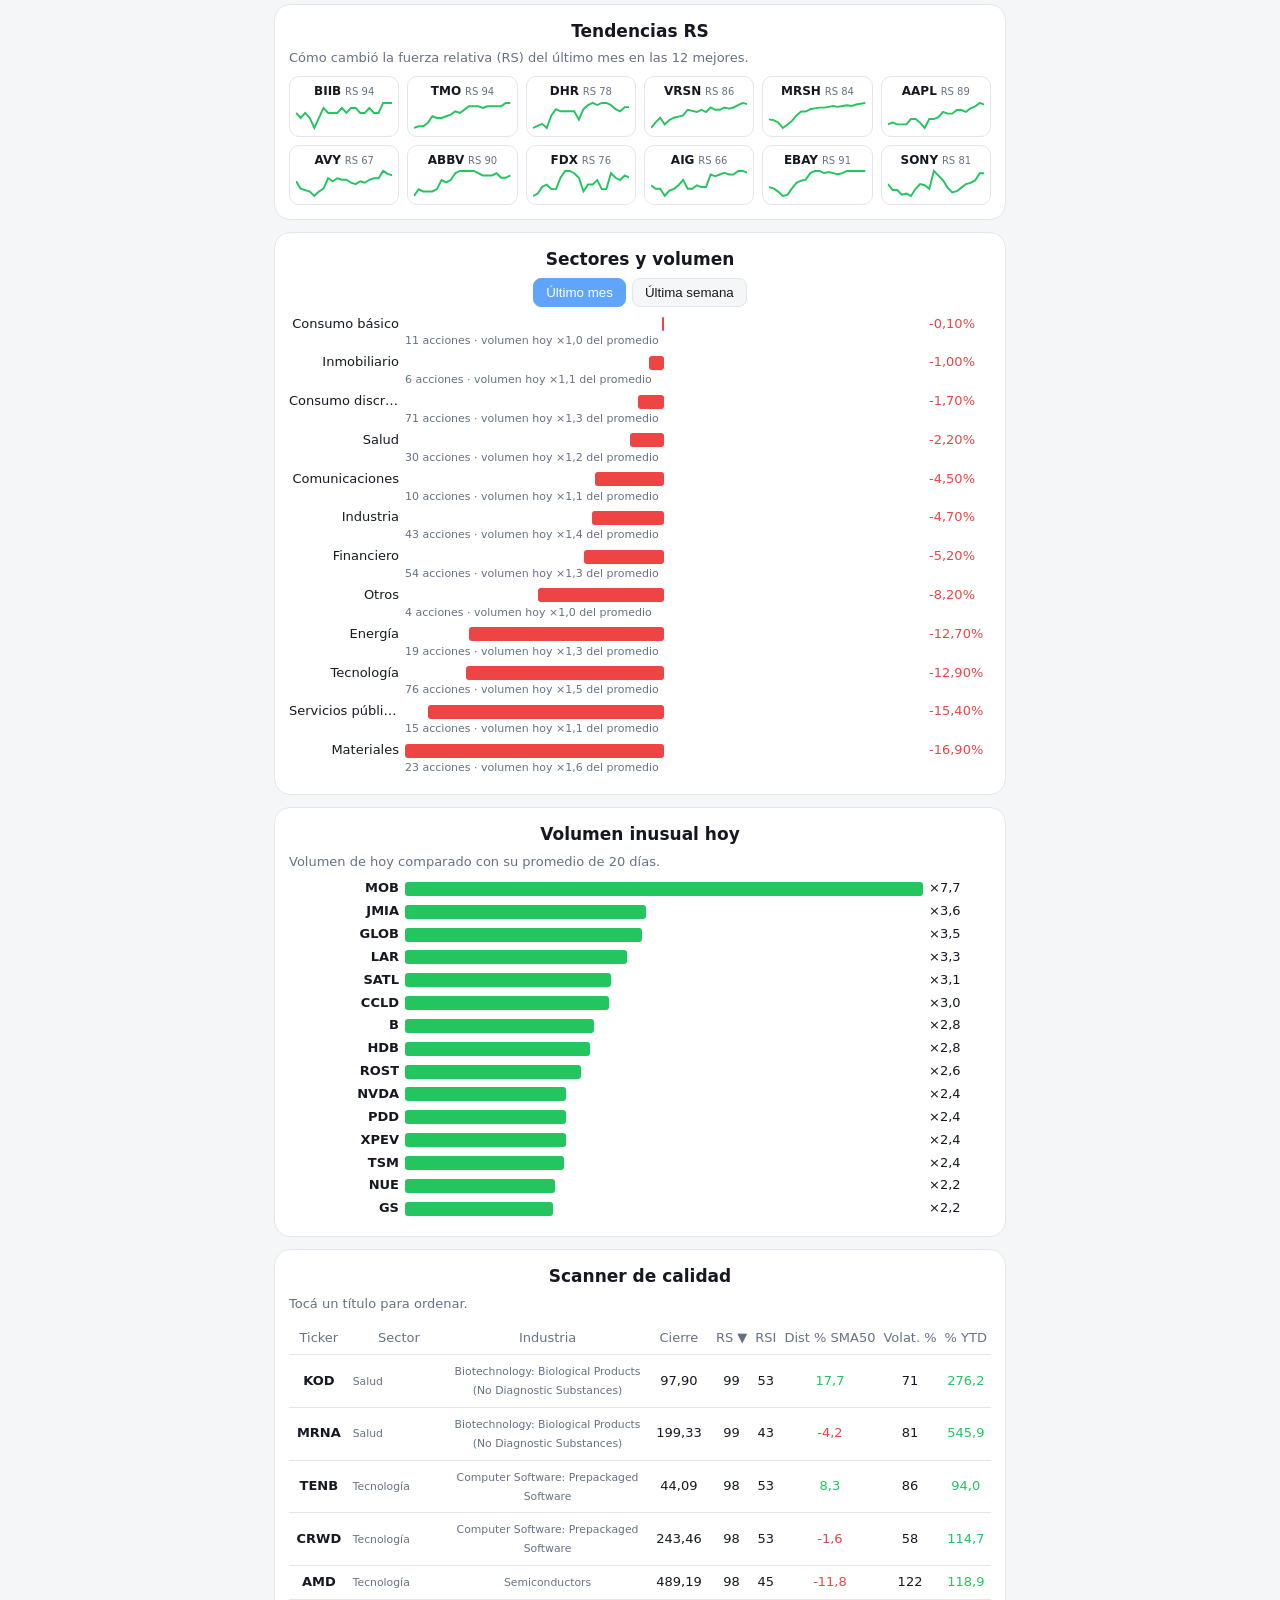
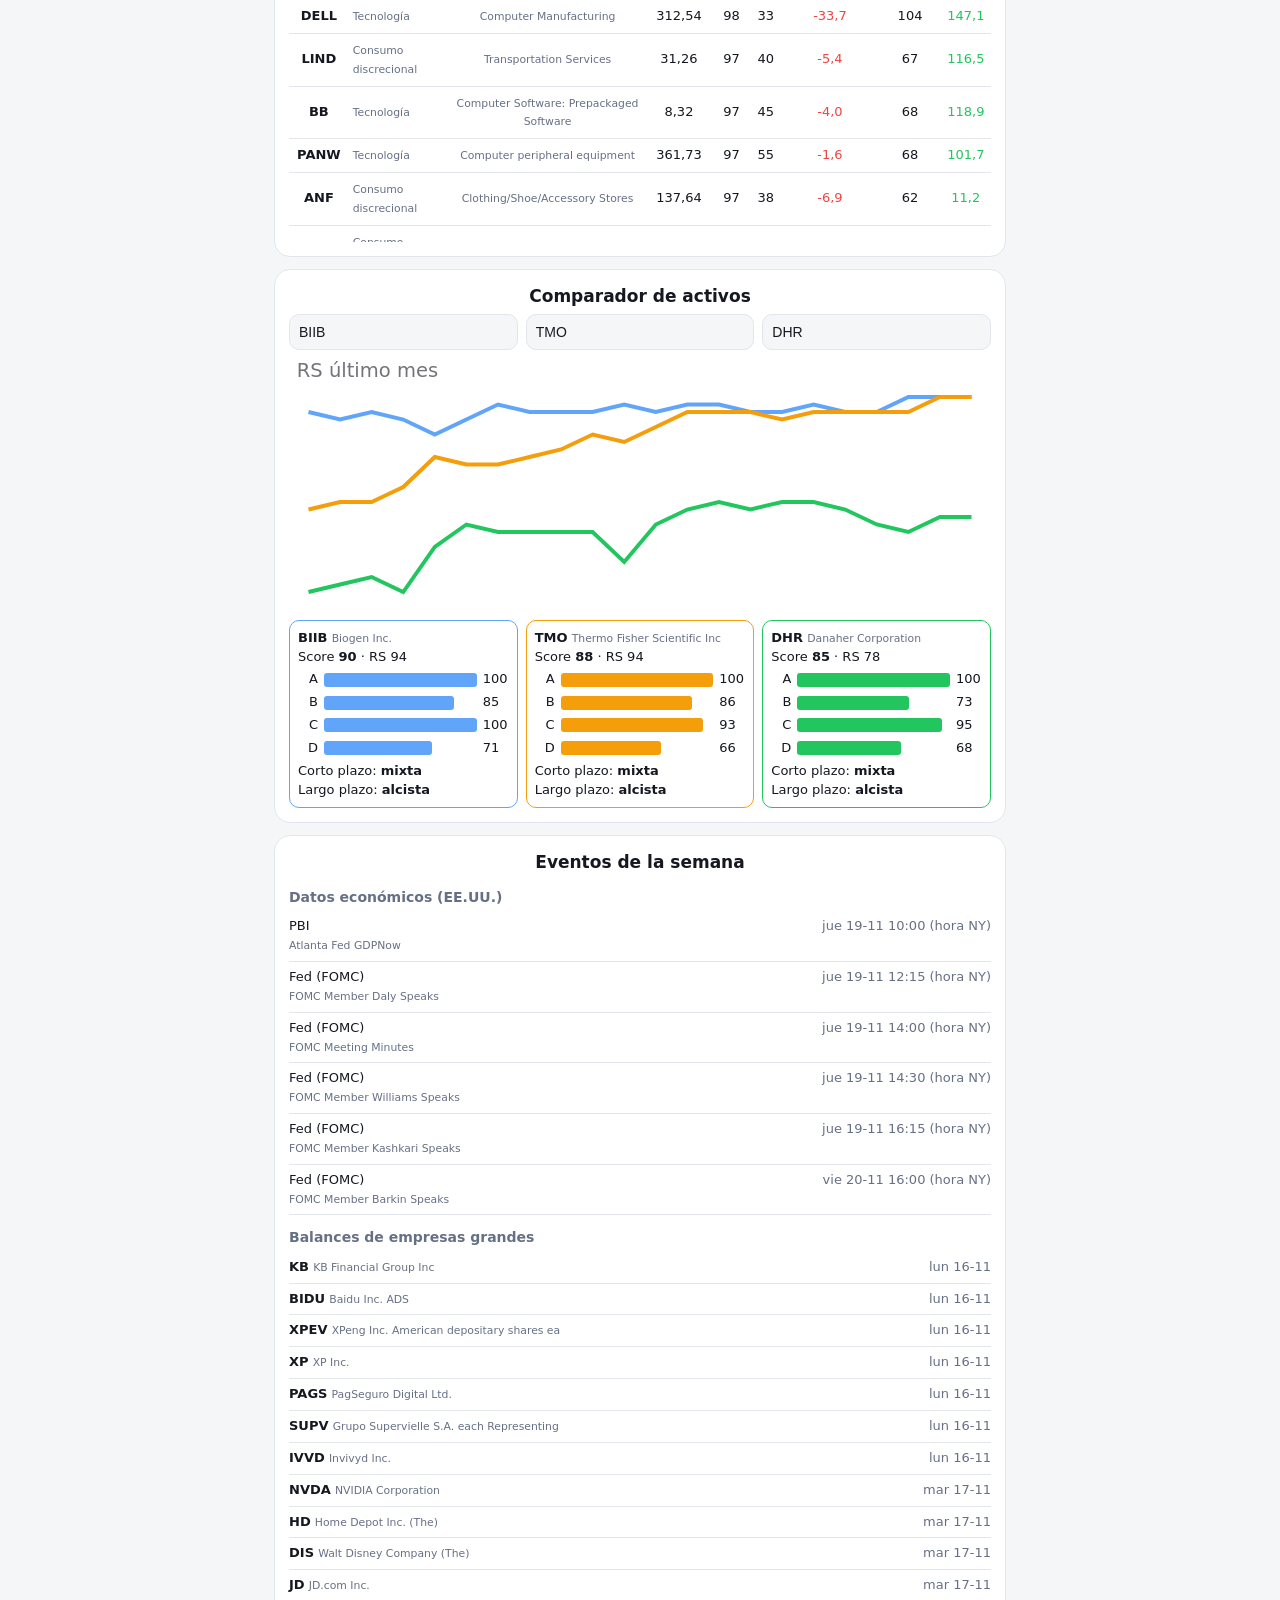
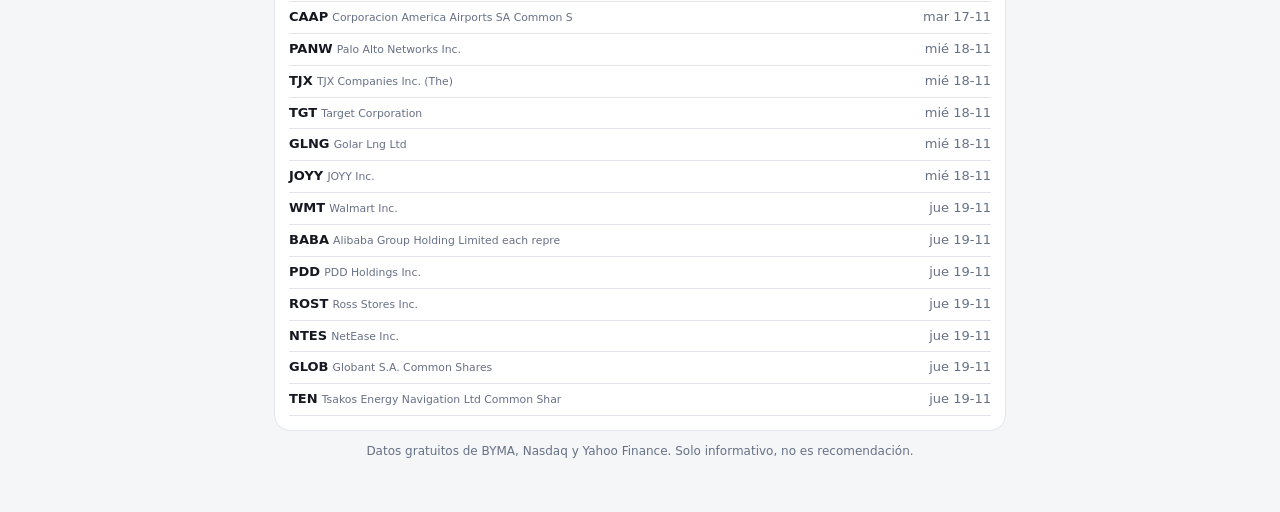
==== commit b6bbac5b: "Indicador de Liquidez (Pipo Score) en el Tablero de Mercado Agrega las tres vistas (medidor, serie s" ====
--- a/site/index.html
+++ b/site/index.html
@@ -3,10 +3,11 @@
 <body><div id="lluvia" aria-hidden="true"></div>
 <div class="cinta"><div id="cinta"></div></div>
 <main class="app">
-<header class="top"><h1>Tablero de Mercado</h1><nav class="nav"><a class="on" href="./">Dashboard</a><a href="heatmap.html">Heatmap</a></nav><button id="tema" aria-label="Cambiar tema">◐</button></header>
+<header class="top"><h1>Tablero de Mercado</h1><nav class="nav"><a class="on" href="./">Dashboard</a><a href="heatmap.html">Heatmap</a><a href="liquidez.html">Liquidez</a></nav><button id="tema" aria-label="Cambiar tema">◐</button></header>
 <p class="sub" id="act">Cargando…</p>
 <div id="alerta"></div>
 <section class="grid2" id="cab"></section>
+<section class="card" id="liq-teaser" hidden></section>
 <section class="card"><h2>🏆 Podio del día</h2><div id="podio" class="podio"></div></section>
 <section class="card"><h2>Termómetro del mercado</h2><div id="tgauge" class="tg"></div><p id="consejo" class="consejo"></p>
 <div class="kpis" id="kpis"></div><svg id="hist" viewBox="0 0 360 120"></svg><div class="leg"><span class="l1">% sobre SMA200</span><span class="l2">% sobre SMA50</span></div></section>
